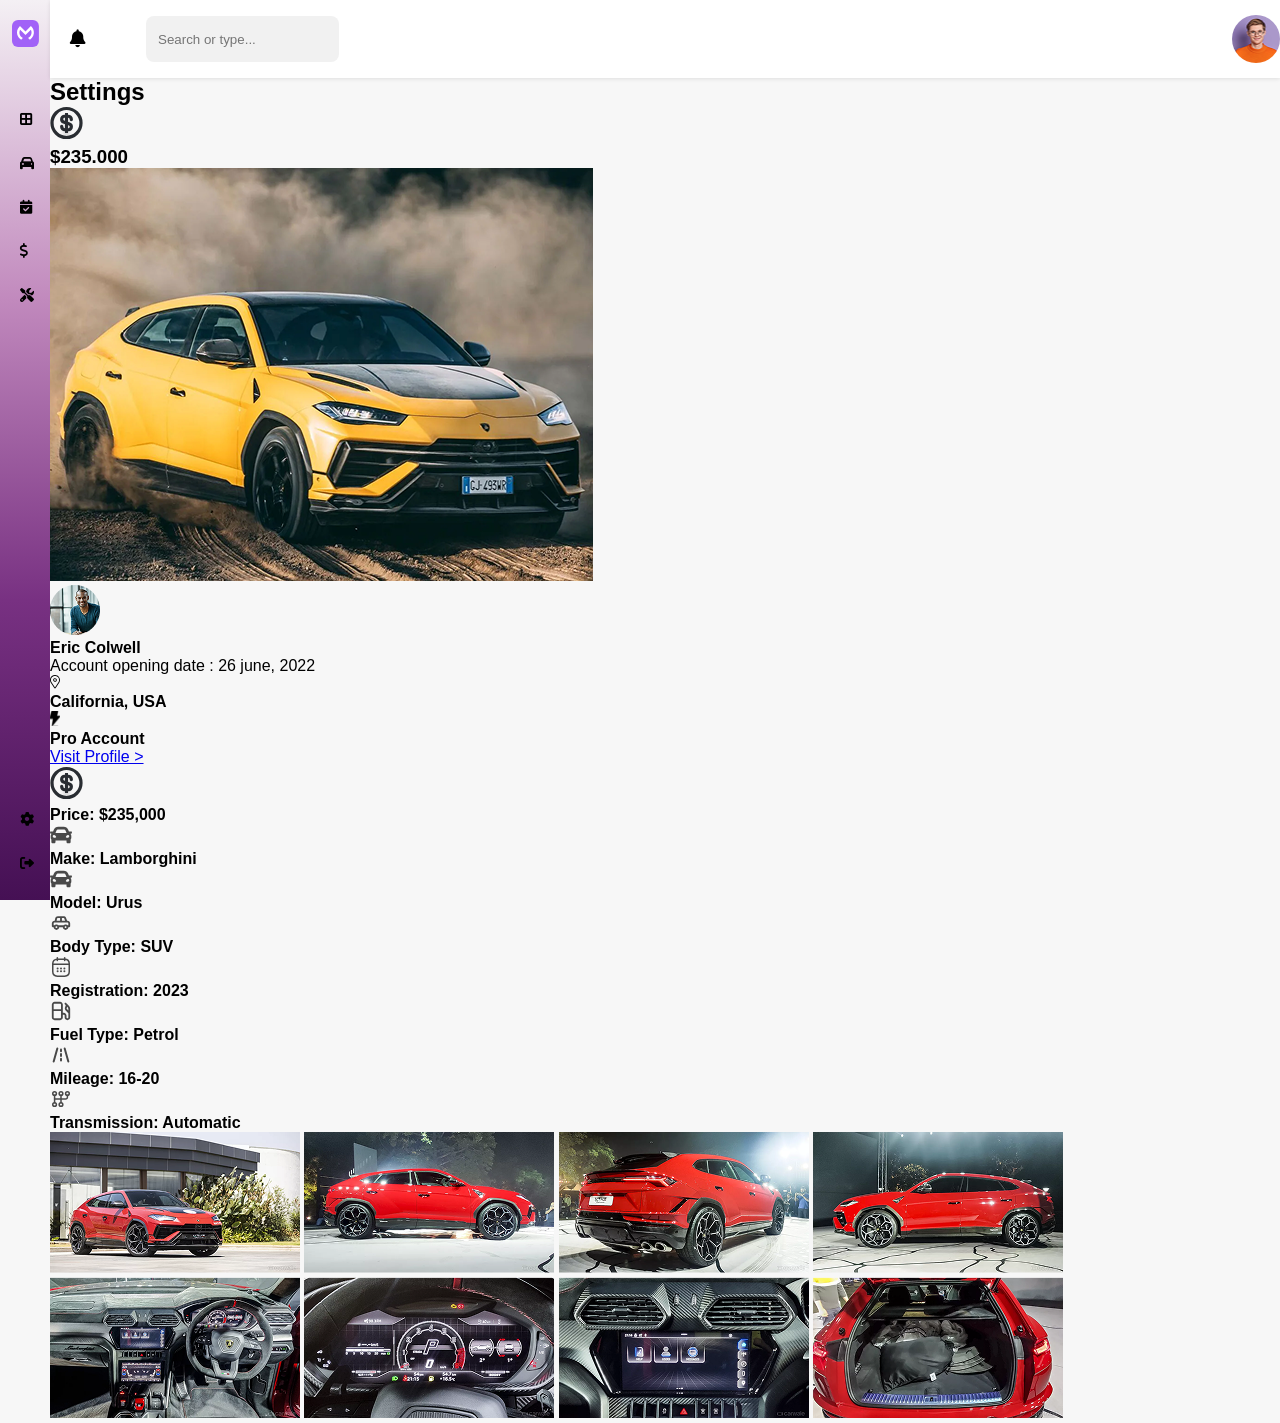
==== SRC/assets.html @ 7fe5aaec ":construction: Se realiza la estructura de la pagina assets." ====
<!DOCTYPE html>
<html lang="en">

<head>
    <meta charset="UTF-8" />
    <meta name="viewport" content="width=device-width, initial-scale=1.0" />
    <title>Assets</title>
    <link rel="stylesheet" href="../CSS/assets.css">
    <link rel="stylesheet" href="https://cdnjs.cloudflare.com/ajax/libs/font-awesome/6.4.0/css/all.min.css">

</head>

<body>
    <div class="layout">
        <aside class="sidebar">
            <div onclick="location.href='main.html'" class="logo">
                <img src="/img/siderbar/logo.svg" alt="Logo">
                <span>caradver</span>
            </div>

            <div class="menu">
                <button onclick="location.href='main.html'"><i class="fas fa-border-all"></i>
                    <span>Dashboard</span></button>
                <button onclick="location.href='#'"><i class="fas fa-car"></i> <span>Assets</span></button>
                <button onclick="location.href='#'"><i class="fas fa-calendar-check"></i> <span>Booking</span></button>
                <button onclick="location.href='#'"><i class="fas fa-dollar-sign"></i> <span>Sell Cars</span></button>
                <button onclick="location.href='#'"><i class="fas fa-tools"></i> <span>Services</span></button>
            </div>

            <div class="footer">
                <button onclick="location.href='#'"><i class="fas fa-cog"></i> <span>Settings</span></button>
                <button onclick="location.href='sign in.html'"><i class="fas fa-sign-out-alt"></i> <span>Log
                        out</span></button>
            </div>
        </aside>

        <div class="main-content">
            <header class="topbar">
                <div class="topbar-container">
                    <div class="topbar-left">
                        <i class="fas fa-bell notification"></i>
                        <div class="search-bar">
                            <input type="text" placeholder="Search or type..." />
                        </div>
                    </div>
                    <button class="profile-btn" onclick="location.href='#perfil'"></button>
                </div>
            </header>
            <section class="assets-content">
                <div class="content">
                    <div class="options-top">
                        <h1>Settings</h1>
                        <img src="../img/assets/🦆 icon _dollar circle_.svg" alt="Money">
                        <h3>$235.000</h3>
                    </div>
                    <div class="information-car">
                        <div class="image-car">
                            <img src="../img/assets/carro-amarillo.png" alt="car1">
                        </div>
                        <div class="card">
                            <div class="information-user">
                                <div class="user">
                                    <img src="../img/assets/user.png" alt="Vendedor">
                                    <h4>Eric Colwell</h4>
                                    <p>Account opening date : 26 june, 2022</p>
                                </div>
                                <div class="user2">
                                    <div class="input-block">
                                        <img src="../img/assets/🦆 icon _location pin_.svg" alt="icon" class="icon">
                                        <h4>California, USA</h4>
                                    </div>
                                    <div class="input-block">
                                        <img src="../img/assets/flash-filled 1.svg" alt="icon" class="icon">
                                        <h4>Pro Account</h4>
                                    </div>
                                    <a href="#">Visit Profile ></a>
                                </div>
                            </div>
                            <div class="information-car">
                                <div class="input-block1">
                                    <img src="../img/assets/🦆 icon _dollar circle_.svg" alt="icon" class="icon">
                                    <h4>Price: $235,000</h4>
                                    <img src="../img/assets/car 1.svg" alt="icon" class="icon">
                                    <h4>Make: Lamborghini</h4>
                                    <img src="../img/assets/car 1.svg" alt="icon" class="icon">
                                    <h4>Model: Urus</h4>
                                    <img src="../img/assets/car-sideview 1.svg" alt="icon" class="icon">
                                    <h4>Body Type: SUV</h4>
                                </div>
                                <div class="input-block2">
                                    <img src="../img/assets/calendar 1.svg" alt="icon" class="icon">
                                    <h4>Registration: 2023</h4>
                                    <img src="../img/assets/gasolina.svg" alt="icon" class="icon">
                                    <h4>Fuel Type: Petrol</h4>
                                    <img src="../img/assets/carrera.svg" alt="icon" class="icon">
                                    <h4>Mileage: 16-20</h4>
                                    <img src="../img/assets/ramas.svg" alt="icon" class="icon">
                                    <h4>Transmission: Automatic</h4>
                                </div>
                            </div>

                        </div>
                    </div>
                    <div class="card-imagens">
                        <img src="../img/assets/car1.png" alt="carro lado 1" class="img-car">
                        <img src="../img/assets/car2.png" alt="carro lado 2" class="img-car">
                        <img src="../img/assets/car3.png" alt="carro lado 3" class="img-car">
                        <img src="../img/assets/car4.png" alt="carro lado 4" class="img-car">
                        <img src="../img/assets/car5.png" alt="carro lado 5" class="img-car">
                        <img src="../img/assets/car6.png" alt="carro lado 6" class="img-car">
                        <img src="../img/assets/car7.png" alt="carro lado 7" class="img-car">
                        <img src="../img/assets/car8.png" alt="carro lado 8" class="img-car">
                    </div>
                </div>
            </section>
        </div>


    </div>


</body>

</html>
---- CSS/assets.css ----
:root {
    --sidebar-collapsed: 50px;
    --sidebar-expanded: 248px;
    --button-height: 34px;
    --sidebar-padding-top: 35px;
    --sidebar-footer-gap: 579px;
    --sidebar-footer-spacing: 24px;
    --sidebar-content-width: 174px;
    --topbar-height: 78px;
    --topbar-container-width: 1029.2px;
    --card-width: 318px;
    --card-height: 236px;
  }
  
  * {
    margin: 0;
    padding: 0;
    box-sizing: border-box;
  }
  
  body {
    font-family: sans-serif;
    background: #f7f7f7;
    width: auto;
    height: auto;
  }
  
  .layout {
    display: flex;
  }
  
  .sidebar {
    position: fixed;
    left: 0;
    top: 0;
    height: 100vh;
    width: var(--sidebar-collapsed);
    background: linear-gradient(to bottom, #f4f0f4, #c189bd, #783182, #451054);
    overflow: hidden;
    transition: width 0.3s ease;
    display: flex;
    flex-direction: column;
    align-items: center;
    z-index: 10;
  }
  
  .sidebar:hover {
    width: var(--sidebar-expanded);
  }
  
  .sidebar .logo {
    display: flex;
    align-items: center;
    padding: 20px;
    width: 100%;
  }
  
  .sidebar .logo img {
    width: 30px;
  }
  
  .sidebar .logo span {
    margin-left: 10px;
    font-weight: bold;
  }
  .sidebar:not(:hover) .logo {
    justify-content: center;
  }
  
  .sidebar:hover .logo {
    justify-content: flex-start;
  }
  .sidebar button {
    height: var(--button-height);
    display: flex;
    align-items: center;
    gap: 10px;
    border: none;
    background: transparent;
    font-size: 14px;
    cursor: pointer;
    padding-left: 10px;
    transition: box-shadow 0.2s;
  }
  
  .sidebar button:hover {
    box-shadow: 0 2px 6px rgba(0, 0, 0, 0.1);
  }
  .sidebar:hover ~ .main-content {
    margin-left: var(--sidebar-expanded);
    width: calc(100% - var(--sidebar-expanded));
  }
  
  .sidebar button {
    white-space: nowrap;
    overflow: hidden;
    margin-left: 10px;
    text-overflow: ellipsis;
    transition: all 0.3s ease;
    justify-content: flex-start;
  }
  
  .sidebar {
    width: var(--sidebar-collapsed);
  }
  
  .sidebar .logo span,
  .sidebar button span {
    display: none;
  }
  
  .sidebar:hover .logo span,
  .sidebar:hover button span {
    display: inline;
  }
  
  .menu,
  .footer {
    width: var(--sidebar-content-width);
    display: flex;
    flex-direction: column;
    gap: 10px;
    margin-left: auto;
    margin-right: auto;
  }
  
  .menu {
    margin-top: var(--sidebar-padding-top);
  }
  
  .footer {
    margin-top: auto;
    margin-bottom: 20px;
  }
  
  .main-content {
    margin-left: var(--sidebar-collapsed);
    width: calc(100% - var(--sidebar-collapsed));
    transition: margin-left 0.3s ease;
  }
  
  header.topbar {
    height: var(--topbar-height);
    background: white;
    display: flex;
    align-items: center;
    justify-content: space-between;
    box-shadow: 0 1px 4px rgba(0, 0, 0, 0.1);
    position: sticky;
    top: 0;
    z-index: 100;
  }
  
  .topbar-container {
    width: var(--topbar-container-width); /* 1029.2px */
    display: flex;
    flex: 1;
    justify-content: space-between;
    align-items: center;
  }
  
  .topbar-left {
    display: flex;
    align-items: center;
    gap: 16px;
    margin-left: 20px;
  }
  @media (max-width: 768px) {
    .topbar-container {
      flex-direction: row;
      align-items: center;
    }
  
    .topbar-left {
      flex-direction: row;
      align-items: center;
      gap: 8px;
    }
  
    .profile-btn {
      align-self: flex-end;
      margin-top: 10px;
    }
  }
  
  .topbar-left .notification {
    font-size: 18px;
  }
  
  .search-bar {
    width: 100%;
    max-width: 358px;
    height: 46px;
    border-radius: 8px;
    background: #f1f1f1;
    display: flex;
    align-items: center;
    padding: 0 12px;
    margin-left: 44px;
  }
  
  .search-bar input {
    border: none;
    outline: none;
    background: transparent;
    width: 100%;
  }
  
  .profile-btn {
    width: 48px;
    height: 48px;
    border-radius: 50%;
    background: url("/img/top/profile.png") center/cover;
    border: none;
    cursor: pointer;
  }
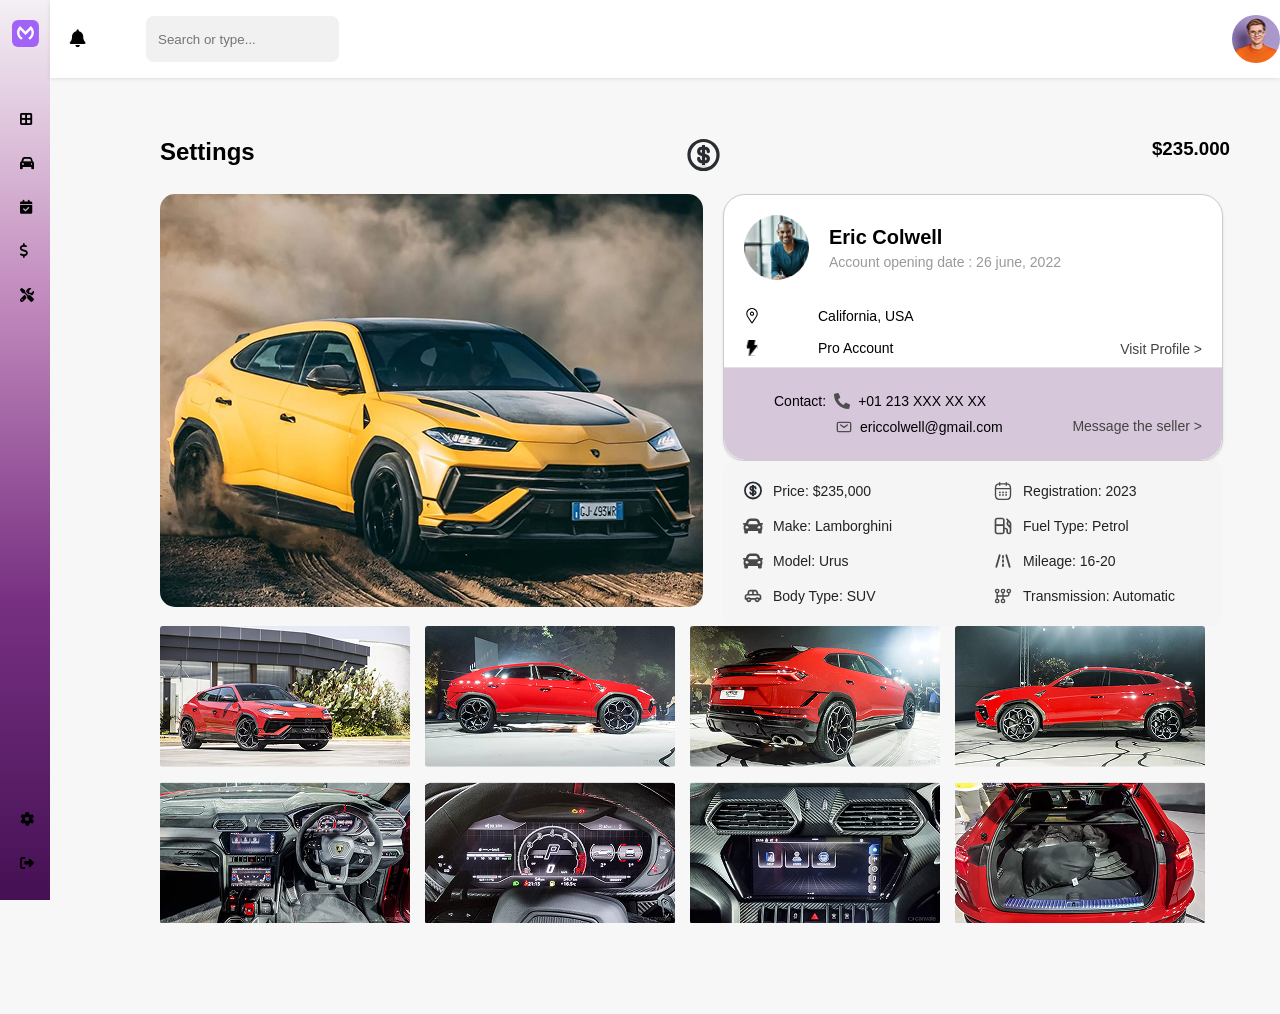
==== commit 459a0cc9: ":sparkles: Se agrega diseño de pagina y se modifica html" ====
--- a/SRC/assets.html
+++ b/SRC/assets.html
@@ -55,49 +55,85 @@
                     </div>
                     <div class="information-car">
                         <div class="image-car">
-                            <img src="../img/assets/carro-amarillo.png" alt="car1">
+                            <img src="../img/assets/carro-amarillo.png" alt="car1" class="car1">
                         </div>
                         <div class="card">
                             <div class="information-user">
                                 <div class="user">
                                     <img src="../img/assets/user.png" alt="Vendedor">
-                                    <h4>Eric Colwell</h4>
-                                    <p>Account opening date : 26 june, 2022</p>
+                                    <div class="text-user">
+                                        <h4>Eric Colwell</h4>
+                                        <p>Account opening date : 26 june, 2022</p>
+                                    </div>
                                 </div>
                                 <div class="user2">
-                                    <div class="input-block">
-                                        <img src="../img/assets/🦆 icon _location pin_.svg" alt="icon" class="icon">
-                                        <h4>California, USA</h4>
-                                    </div>
-                                    <div class="input-block">
-                                        <img src="../img/assets/flash-filled 1.svg" alt="icon" class="icon">
-                                        <h4>Pro Account</h4>
+                                    <div class="user2-left">
+                                        <div class="input-block">
+                                            <img src="../img/assets/🦆 icon _location pin_.svg" alt="icon" class="icon">
+                                            <h4>California, USA</h4>
+                                        </div>
+                                        <div class="input-block">
+                                            <img src="../img/assets/flash-filled 1.svg" alt="icon" class="icon">
+                                            <h4>Pro Account</h4>
+                                        </div>
                                     </div>
                                     <a href="#">Visit Profile ></a>
                                 </div>
-                            </div>
-                            <div class="information-car">
-                                <div class="input-block1">
-                                    <img src="../img/assets/🦆 icon _dollar circle_.svg" alt="icon" class="icon">
-                                    <h4>Price: $235,000</h4>
-                                    <img src="../img/assets/car 1.svg" alt="icon" class="icon">
-                                    <h4>Make: Lamborghini</h4>
-                                    <img src="../img/assets/car 1.svg" alt="icon" class="icon">
-                                    <h4>Model: Urus</h4>
-                                    <img src="../img/assets/car-sideview 1.svg" alt="icon" class="icon">
-                                    <h4>Body Type: SUV</h4>
-                                </div>
-                                <div class="input-block2">
-                                    <img src="../img/assets/calendar 1.svg" alt="icon" class="icon">
-                                    <h4>Registration: 2023</h4>
-                                    <img src="../img/assets/gasolina.svg" alt="icon" class="icon">
-                                    <h4>Fuel Type: Petrol</h4>
-                                    <img src="../img/assets/carrera.svg" alt="icon" class="icon">
-                                    <h4>Mileage: 16-20</h4>
-                                    <img src="../img/assets/ramas.svg" alt="icon" class="icon">
-                                    <h4>Transmission: Automatic</h4>
+                                <div class="contact-user">
+                                    <div class="contact2-left">
+                                        <div class="input-block">
+                                            <h4>Contact:</h4>
+                                            <img src="../img/assets/alternate-phone 1.svg" alt="icon" class="icon">
+                                            <h4>+01 213 XXX XX XX</h4>
+                                        </div>
+                                        <div class="input-block2">
+                                            <img src="../img/assets/mail 1.svg" alt="icon" class="icon">
+                                            <h4>ericcolwell@gmail.com</h4>
+                                        </div>
+                                    </div>
+                                    <a href="#">Message the seller ></a>
                                 </div>
                             </div>
+                            <div class="information-car1">
+                                <div class="column">
+                                    <div class="info-item">
+                                        <img src="../img/assets/🦆 icon _dollar circle_.svg" alt="icon" class="icon">
+                                        <h4>Price: $235,000</h4>
+                                    </div>
+                                    <div class="info-item">
+                                        <img src="../img/assets/car 1.svg" alt="icon" class="icon">
+                                        <h4>Make: Lamborghini</h4>
+                                    </div>
+                                    <div class="info-item">
+                                        <img src="../img/assets/car 1.svg" alt="icon" class="icon">
+                                        <h4>Model: Urus</h4>
+                                    </div>
+                                    <div class="info-item">
+                                        <img src="../img/assets/car-sideview 1.svg" alt="icon" class="icon">
+                                        <h4>Body Type: SUV</h4>
+                                    </div>
+                                </div>
+
+                                <div class="column">
+                                    <div class="info-item">
+                                        <img src="../img/assets/calendar 1.svg" alt="icon" class="icon">
+                                        <h4>Registration: 2023</h4>
+                                    </div>
+                                    <div class="info-item">
+                                        <img src="../img/assets/gasolina.svg" alt="icon" class="icon">
+                                        <h4>Fuel Type: Petrol</h4>
+                                    </div>
+                                    <div class="info-item">
+                                        <img src="../img/assets/carrera.svg" alt="icon" class="icon">
+                                        <h4>Mileage: 16-20</h4>
+                                    </div>
+                                    <div class="info-item">
+                                        <img src="../img/assets/ramas.svg" alt="icon" class="icon">
+                                        <h4>Transmission: Automatic</h4>
+                                    </div>
+                                </div>
+                            </div>
+
 
                         </div>
                     </div>
--- a/CSS/assets.css
+++ b/CSS/assets.css
@@ -1,217 +1,435 @@
 :root {
-    --sidebar-collapsed: 50px;
-    --sidebar-expanded: 248px;
-    --button-height: 34px;
-    --sidebar-padding-top: 35px;
-    --sidebar-footer-gap: 579px;
-    --sidebar-footer-spacing: 24px;
-    --sidebar-content-width: 174px;
-    --topbar-height: 78px;
-    --topbar-container-width: 1029.2px;
-    --card-width: 318px;
-    --card-height: 236px;
-  }
-  
-  * {
-    margin: 0;
-    padding: 0;
-    box-sizing: border-box;
-  }
-  
-  body {
-    font-family: sans-serif;
-    background: #f7f7f7;
-    width: auto;
-    height: auto;
-  }
-  
-  .layout {
-    display: flex;
-  }
-  
-  .sidebar {
-    position: fixed;
-    left: 0;
-    top: 0;
-    height: 100vh;
-    width: var(--sidebar-collapsed);
-    background: linear-gradient(to bottom, #f4f0f4, #c189bd, #783182, #451054);
-    overflow: hidden;
-    transition: width 0.3s ease;
-    display: flex;
-    flex-direction: column;
-    align-items: center;
-    z-index: 10;
-  }
-  
-  .sidebar:hover {
-    width: var(--sidebar-expanded);
-  }
-  
-  .sidebar .logo {
-    display: flex;
-    align-items: center;
-    padding: 20px;
-    width: 100%;
-  }
-  
-  .sidebar .logo img {
-    width: 30px;
-  }
-  
-  .sidebar .logo span {
-    margin-left: 10px;
-    font-weight: bold;
-  }
-  .sidebar:not(:hover) .logo {
-    justify-content: center;
-  }
-  
-  .sidebar:hover .logo {
-    justify-content: flex-start;
-  }
-  .sidebar button {
-    height: var(--button-height);
-    display: flex;
-    align-items: center;
-    gap: 10px;
-    border: none;
-    background: transparent;
-    font-size: 14px;
-    cursor: pointer;
-    padding-left: 10px;
-    transition: box-shadow 0.2s;
-  }
-  
-  .sidebar button:hover {
-    box-shadow: 0 2px 6px rgba(0, 0, 0, 0.1);
-  }
-  .sidebar:hover ~ .main-content {
-    margin-left: var(--sidebar-expanded);
-    width: calc(100% - var(--sidebar-expanded));
-  }
-  
-  .sidebar button {
-    white-space: nowrap;
-    overflow: hidden;
-    margin-left: 10px;
-    text-overflow: ellipsis;
-    transition: all 0.3s ease;
-    justify-content: flex-start;
-  }
-  
-  .sidebar {
-    width: var(--sidebar-collapsed);
-  }
-  
-  .sidebar .logo span,
-  .sidebar button span {
-    display: none;
-  }
-  
-  .sidebar:hover .logo span,
-  .sidebar:hover button span {
-    display: inline;
-  }
-  
-  .menu,
-  .footer {
-    width: var(--sidebar-content-width);
-    display: flex;
-    flex-direction: column;
-    gap: 10px;
-    margin-left: auto;
-    margin-right: auto;
-  }
-  
-  .menu {
-    margin-top: var(--sidebar-padding-top);
-  }
-  
-  .footer {
-    margin-top: auto;
-    margin-bottom: 20px;
-  }
-  
-  .main-content {
-    margin-left: var(--sidebar-collapsed);
-    width: calc(100% - var(--sidebar-collapsed));
-    transition: margin-left 0.3s ease;
-  }
-  
-  header.topbar {
-    height: var(--topbar-height);
-    background: white;
-    display: flex;
-    align-items: center;
-    justify-content: space-between;
-    box-shadow: 0 1px 4px rgba(0, 0, 0, 0.1);
-    position: sticky;
-    top: 0;
-    z-index: 100;
-  }
-  
+  --sidebar-collapsed: 50px;
+  --sidebar-expanded: 248px;
+  --button-height: 34px;
+  --sidebar-padding-top: 35px;
+  --sidebar-footer-gap: 579px;
+  --sidebar-footer-spacing: 24px;
+  --sidebar-content-width: 174px;
+  --topbar-height: 78px;
+  --topbar-container-width: 1029.2px;
+  --card-width: 318px;
+  --card-height: 236px;
+}
+
+* {
+  margin: 0;
+  padding: 0;
+  box-sizing: border-box;
+}
+
+body {
+  font-family: sans-serif;
+  background: #f7f7f7;
+  width: auto;
+  height: auto;
+}
+
+.layout {
+  display: flex;
+}
+
+.sidebar {
+  position: fixed;
+  left: 0;
+  top: 0;
+  height: 100vh;
+  width: var(--sidebar-collapsed);
+  background: linear-gradient(to bottom, #f4f0f4, #c189bd, #783182, #451054);
+  overflow: hidden;
+  transition: width 0.3s ease;
+  display: flex;
+  flex-direction: column;
+  align-items: center;
+  z-index: 10;
+}
+
+.sidebar:hover {
+  width: var(--sidebar-expanded);
+}
+
+.sidebar .logo {
+  display: flex;
+  align-items: center;
+  padding: 20px;
+  width: 100%;
+}
+
+.sidebar .logo img {
+  width: 30px;
+}
+
+.sidebar .logo span {
+  margin-left: 10px;
+  font-weight: bold;
+}
+
+.sidebar:not(:hover) .logo {
+  justify-content: center;
+}
+
+.sidebar:hover .logo {
+  justify-content: flex-start;
+}
+
+.sidebar button {
+  height: var(--button-height);
+  display: flex;
+  align-items: center;
+  gap: 10px;
+  border: none;
+  background: transparent;
+  font-size: 14px;
+  cursor: pointer;
+  padding-left: 10px;
+  transition: box-shadow 0.2s;
+}
+
+.sidebar button:hover {
+  box-shadow: 0 2px 6px rgba(0, 0, 0, 0.1);
+}
+
+.sidebar:hover~.main-content {
+  margin-left: var(--sidebar-expanded);
+  width: calc(100% - var(--sidebar-expanded));
+}
+
+.sidebar button {
+  white-space: nowrap;
+  overflow: hidden;
+  margin-left: 10px;
+  text-overflow: ellipsis;
+  transition: all 0.3s ease;
+  justify-content: flex-start;
+}
+
+.sidebar {
+  width: var(--sidebar-collapsed);
+}
+
+.sidebar .logo span,
+.sidebar button span {
+  display: none;
+}
+
+.sidebar:hover .logo span,
+.sidebar:hover button span {
+  display: inline;
+}
+
+.menu,
+.footer {
+  width: var(--sidebar-content-width);
+  display: flex;
+  flex-direction: column;
+  gap: 10px;
+  margin-left: auto;
+  margin-right: auto;
+}
+
+.menu {
+  margin-top: var(--sidebar-padding-top);
+}
+
+.footer {
+  margin-top: auto;
+  margin-bottom: 20px;
+}
+
+.main-content {
+  margin-left: var(--sidebar-collapsed);
+  width: calc(100% - var(--sidebar-collapsed));
+  transition: margin-left 0.3s ease;
+}
+
+header.topbar {
+  height: var(--topbar-height);
+  background: white;
+  display: flex;
+  align-items: center;
+  justify-content: space-between;
+  box-shadow: 0 1px 4px rgba(0, 0, 0, 0.1);
+  position: sticky;
+  top: 0;
+  z-index: 100;
+}
+
+.topbar-container {
+  width: var(--topbar-container-width);
+  /* 1029.2px */
+  display: flex;
+  flex: 1;
+  justify-content: space-between;
+  align-items: center;
+}
+
+.topbar-left {
+  display: flex;
+  align-items: center;
+  gap: 16px;
+  margin-left: 20px;
+}
+
+@media (max-width: 768px) {
   .topbar-container {
-    width: var(--topbar-container-width); /* 1029.2px */
-    display: flex;
-    flex: 1;
-    justify-content: space-between;
+    flex-direction: row;
     align-items: center;
   }
-  
+
   .topbar-left {
-    display: flex;
+    flex-direction: row;
     align-items: center;
-    gap: 16px;
-    margin-left: 20px;
+    gap: 8px;
   }
-  @media (max-width: 768px) {
-    .topbar-container {
-      flex-direction: row;
-      align-items: center;
-    }
-  
-    .topbar-left {
-      flex-direction: row;
-      align-items: center;
-      gap: 8px;
-    }
-  
-    .profile-btn {
-      align-self: flex-end;
-      margin-top: 10px;
-    }
+
+  .profile-btn {
+    align-self: flex-end;
+    margin-top: 10px;
   }
-  
-  .topbar-left .notification {
-    font-size: 18px;
-  }
-  
-  .search-bar {
-    width: 100%;
-    max-width: 358px;
-    height: 46px;
-    border-radius: 8px;
-    background: #f1f1f1;
-    display: flex;
-    align-items: center;
-    padding: 0 12px;
-    margin-left: 44px;
-  }
-  
-  .search-bar input {
-    border: none;
-    outline: none;
-    background: transparent;
-    width: 100%;
-  }
-  
-  .profile-btn {
-    width: 48px;
-    height: 48px;
-    border-radius: 50%;
-    background: url("/img/top/profile.png") center/cover;
-    border: none;
-    cursor: pointer;
-  }
-  +}
+
+.topbar-left .notification {
+  font-size: 18px;
+}
+
+.search-bar {
+  width: 100%;
+  max-width: 358px;
+  height: 46px;
+  border-radius: 8px;
+  background: #f1f1f1;
+  display: flex;
+  align-items: center;
+  padding: 0 12px;
+  margin-left: 44px;
+}
+
+.search-bar input {
+  border: none;
+  outline: none;
+  background: transparent;
+  width: 100%;
+}
+
+.profile-btn {
+  width: 48px;
+  height: 48px;
+  border-radius: 50%;
+  background: url("/img/top/profile.png") center/cover;
+  border: none;
+  cursor: pointer;
+}
+
+/*Contenido pagina*/
+
+.assets-content {
+  margin: 50px 100px;
+  color: black;
+  padding-bottom: 20px;
+}
+
+.options-top {
+  display: flex;
+  flex-direction: row;
+  justify-content: space-between;
+  margin-bottom: 20px;
+  margin-right: -60px;
+}
+
+.content {
+  margin-bottom: 10px;
+  padding: 10px;
+}
+
+.information-car {
+  display: flex;
+  flex-direction: row;
+  gap: 20px;
+}
+
+.car1 {
+  border-radius: 15px;
+}
+.information-user {
+  border-radius: 22px;
+  border: 1px solid #ccc;
+  width: 500px;
+  font-family: Helvetica, sans-serif;
+  overflow: hidden;
+  background-color: white;
+  box-shadow: 0 1px 3px rgba(0, 0, 0, 0.1);
+}
+
+.user {
+  display: flex;
+  flex-direction: row;
+  gap: 20px;
+  align-items: center;
+  padding: 20px;
+}
+
+.user img {
+  width: 65px;
+  height: 65px;
+  border-radius: 50%;
+  object-fit: cover;
+}
+
+.text-user h4 {
+  font-size: 20px;
+  font-weight: 600;
+  margin: 0;
+}
+
+.text-user p {
+  font-size: 14px;
+  color: #999;
+  margin: 5px 0 0 0;
+}
+
+.user2 {
+  display: flex;
+  flex-direction: column;
+  align-items: flex-start;
+  padding: 0 20px 10px 20px;
+  border-bottom: 1px solid #e0e0e0;
+  flex-wrap: wrap;
+
+}
+
+.user2 .input-block {
+  display: flex;
+  align-items: center;
+  gap: 58px;
+  margin-top: 8px;
+}
+
+.user2 .icon {
+  width: 16px;
+  height: 16px;
+}
+
+.user2 h4 {
+  font-size: 14px;
+  font-weight: 500;
+  margin: 0;
+  font-family: Helvetica, sans-serif;
+}
+
+.user2-left,
+.contact2-left {
+  display: flex;
+  flex-direction: column;
+  gap: 8px;
+}
+
+.user2 a {
+  font-size: 14px;
+  color: #444;
+  text-decoration: none;
+  margin-left: auto;
+  white-space: nowrap;
+  margin-top: -15px;
+}
+
+.contact-user {
+  display: flex;
+  justify-content: space-between;
+  align-items: flex-start;
+  background-color: #d6c8da;
+  padding: 25px 20px;
+  border-bottom-left-radius: 22px;
+  border-bottom-right-radius: 22px;
+  flex-wrap: wrap;
+}
+
+.contact2-left {
+  display: flex;
+  flex-direction: column;
+  margin-left: 30px;
+  gap: 10px;
+}
+
+.input-block {
+  display: flex;
+  align-items: center;
+  gap: 8px;
+}
+
+.input-block2 {
+  display: flex;
+  justify-content: end;
+  margin-left: 62px;
+  gap: 8px;
+}
+
+.center-block {
+  justify-content: center;
+}
+
+.contact-user .icon {
+  width: 16px;
+  height: 16px;
+}
+
+.contact-user h4 {
+  font-size: 14px;
+  font-weight: 500;
+  margin: 0;
+}
+
+.contact-user a {
+  font-size: 14px;
+  color: #444;
+  text-decoration: none;
+  margin-top: 25px;
+  white-space: nowrap;
+}
+
+.information-car1 {
+  display: flex;
+  justify-content: space-between;
+  background-color: #f5f5f5;
+  padding: 20px;
+  border-radius: 12px;
+  gap: 40px;
+  flex-wrap: wrap;
+}
+
+.column {
+  flex: 1 1 45%;
+  display: flex;
+  flex-direction: column;
+  gap: 15px;
+}
+
+.info-item {
+  display: flex;
+  align-items: center;
+  gap: 10px;
+}
+
+.icon {
+  width: 20px;
+  height: 20px;
+}
+
+.column h4 {
+  font-family: 'Gill Sans', 'Gill Sans MT', Calibri, 'Trebuchet MS', sans-serif;
+  font-size: 14px;
+  margin: 0;
+  font-weight: 500;
+  color: #222;
+}
+.card-imagens {
+  display: grid;
+  grid-template-columns: repeat(4, 1fr);
+  grid-template-rows: repeat(2, auto); 
+  gap: 15px;
+  width: 82%;
+
+}
+.card-imagens img {
+  border-radius: 3px;
+  object-fit: cover;
+}
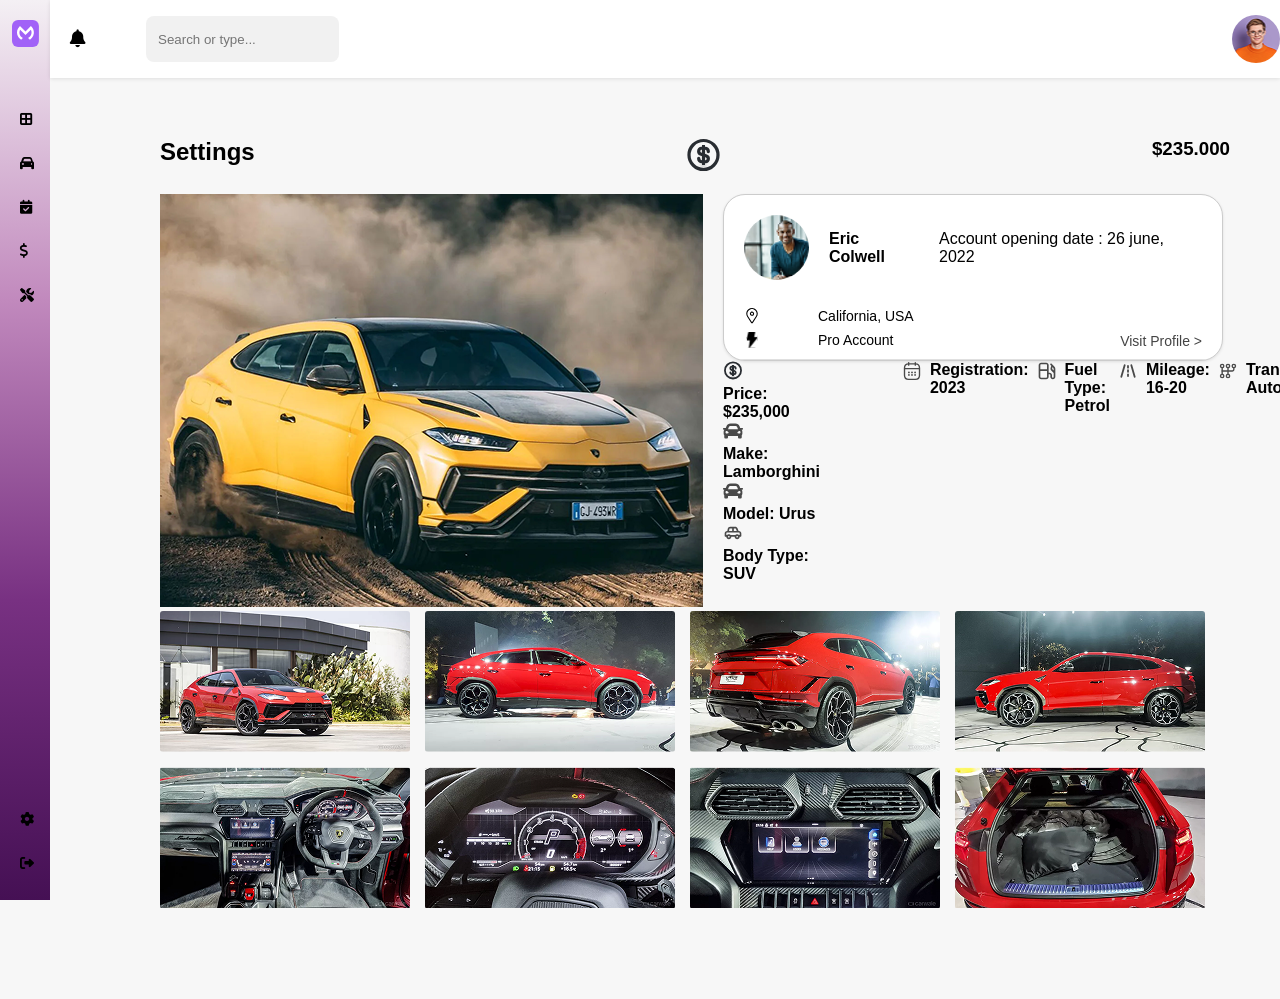
==== commit dc4c15f9: "feat(UI): :sparkles: Se agregan href y otros diseños" ====
--- a/SRC/assets.html
+++ b/SRC/assets.html
@@ -19,12 +19,21 @@
             </div>
 
             <div class="menu">
-                <button onclick="location.href='main.html'"><i class="fas fa-border-all"></i>
-                    <span>Dashboard</span></button>
-                <button onclick="location.href='#'"><i class="fas fa-car"></i> <span>Assets</span></button>
-                <button onclick="location.href='#'"><i class="fas fa-calendar-check"></i> <span>Booking</span></button>
-                <button onclick="location.href='#'"><i class="fas fa-dollar-sign"></i> <span>Sell Cars</span></button>
-                <button onclick="location.href='#'"><i class="fas fa-tools"></i> <span>Services</span></button>
+                <button onclick="location.href='main.html'">
+                    <i class="fas fa-border-all"></i> <span>Dashboard</span>
+                </button>
+                <button onclick="location.href='assets.html'">
+                    <i class="fas fa-car"></i> <span>Assets</span>
+                </button>
+                <button onclick="location.href='Booking.html'">
+                    <i class="fas fa-calendar-check"></i> <span>Booking</span>
+                </button>
+                <button onclick="location.href='sellcars.html'">
+                    <i class="fas fa-dollar-sign"></i> <span>Sell Cars</span>
+                </button>
+                <button onclick="location.href='service.html'">
+                    <i class="fas fa-tools"></i> <span>Services</span>
+                </button>
             </div>
 
             <div class="footer">
@@ -55,85 +64,49 @@
                     </div>
                     <div class="information-car">
                         <div class="image-car">
-                            <img src="../img/assets/carro-amarillo.png" alt="car1" class="car1">
+                            <img src="../img/assets/carro-amarillo.png" alt="car1">
                         </div>
                         <div class="card">
                             <div class="information-user">
                                 <div class="user">
                                     <img src="../img/assets/user.png" alt="Vendedor">
-                                    <div class="text-user">
-                                        <h4>Eric Colwell</h4>
-                                        <p>Account opening date : 26 june, 2022</p>
-                                    </div>
+                                    <h4>Eric Colwell</h4>
+                                    <p>Account opening date : 26 june, 2022</p>
                                 </div>
                                 <div class="user2">
-                                    <div class="user2-left">
-                                        <div class="input-block">
-                                            <img src="../img/assets/🦆 icon _location pin_.svg" alt="icon" class="icon">
-                                            <h4>California, USA</h4>
-                                        </div>
-                                        <div class="input-block">
-                                            <img src="../img/assets/flash-filled 1.svg" alt="icon" class="icon">
-                                            <h4>Pro Account</h4>
-                                        </div>
+                                    <div class="input-block">
+                                        <img src="../img/assets/🦆 icon _location pin_.svg" alt="icon" class="icon">
+                                        <h4>California, USA</h4>
+                                    </div>
+                                    <div class="input-block">
+                                        <img src="../img/assets/flash-filled 1.svg" alt="icon" class="icon">
+                                        <h4>Pro Account</h4>
                                     </div>
                                     <a href="#">Visit Profile ></a>
                                 </div>
-                                <div class="contact-user">
-                                    <div class="contact2-left">
-                                        <div class="input-block">
-                                            <h4>Contact:</h4>
-                                            <img src="../img/assets/alternate-phone 1.svg" alt="icon" class="icon">
-                                            <h4>+01 213 XXX XX XX</h4>
-                                        </div>
-                                        <div class="input-block2">
-                                            <img src="../img/assets/mail 1.svg" alt="icon" class="icon">
-                                            <h4>ericcolwell@gmail.com</h4>
-                                        </div>
-                                    </div>
-                                    <a href="#">Message the seller ></a>
+                            </div>
+                            <div class="information-car">
+                                <div class="input-block1">
+                                    <img src="../img/assets/🦆 icon _dollar circle_.svg" alt="icon" class="icon">
+                                    <h4>Price: $235,000</h4>
+                                    <img src="../img/assets/car 1.svg" alt="icon" class="icon">
+                                    <h4>Make: Lamborghini</h4>
+                                    <img src="../img/assets/car 1.svg" alt="icon" class="icon">
+                                    <h4>Model: Urus</h4>
+                                    <img src="../img/assets/car-sideview 1.svg" alt="icon" class="icon">
+                                    <h4>Body Type: SUV</h4>
+                                </div>
+                                <div class="input-block2">
+                                    <img src="../img/assets/calendar 1.svg" alt="icon" class="icon">
+                                    <h4>Registration: 2023</h4>
+                                    <img src="../img/assets/gasolina.svg" alt="icon" class="icon">
+                                    <h4>Fuel Type: Petrol</h4>
+                                    <img src="../img/assets/carrera.svg" alt="icon" class="icon">
+                                    <h4>Mileage: 16-20</h4>
+                                    <img src="../img/assets/ramas.svg" alt="icon" class="icon">
+                                    <h4>Transmission: Automatic</h4>
                                 </div>
                             </div>
-                            <div class="information-car1">
-                                <div class="column">
-                                    <div class="info-item">
-                                        <img src="../img/assets/🦆 icon _dollar circle_.svg" alt="icon" class="icon">
-                                        <h4>Price: $235,000</h4>
-                                    </div>
-                                    <div class="info-item">
-                                        <img src="../img/assets/car 1.svg" alt="icon" class="icon">
-                                        <h4>Make: Lamborghini</h4>
-                                    </div>
-                                    <div class="info-item">
-                                        <img src="../img/assets/car 1.svg" alt="icon" class="icon">
-                                        <h4>Model: Urus</h4>
-                                    </div>
-                                    <div class="info-item">
-                                        <img src="../img/assets/car-sideview 1.svg" alt="icon" class="icon">
-                                        <h4>Body Type: SUV</h4>
-                                    </div>
-                                </div>
-
-                                <div class="column">
-                                    <div class="info-item">
-                                        <img src="../img/assets/calendar 1.svg" alt="icon" class="icon">
-                                        <h4>Registration: 2023</h4>
-                                    </div>
-                                    <div class="info-item">
-                                        <img src="../img/assets/gasolina.svg" alt="icon" class="icon">
-                                        <h4>Fuel Type: Petrol</h4>
-                                    </div>
-                                    <div class="info-item">
-                                        <img src="../img/assets/carrera.svg" alt="icon" class="icon">
-                                        <h4>Mileage: 16-20</h4>
-                                    </div>
-                                    <div class="info-item">
-                                        <img src="../img/assets/ramas.svg" alt="icon" class="icon">
-                                        <h4>Transmission: Automatic</h4>
-                                    </div>
-                                </div>
-                            </div>
-
 
                         </div>
                     </div>
--- a/CSS/assets.css
+++ b/CSS/assets.css
@@ -250,6 +250,7 @@
 .car1 {
   border-radius: 15px;
 }
+
 .information-user {
   border-radius: 22px;
   border: 1px solid #ccc;
@@ -421,15 +422,138 @@
   font-weight: 500;
   color: #222;
 }
+
 .card-imagens {
   display: grid;
   grid-template-columns: repeat(4, 1fr);
-  grid-template-rows: repeat(2, auto); 
+  grid-template-rows: repeat(2, auto);
   gap: 15px;
   width: 82%;
 
 }
+
 .card-imagens img {
   border-radius: 3px;
   object-fit: cover;
+}
+
+/* Responsive */
+@media (max-width: 768px) {
+  .assets-content {
+    margin: 30px 20px;
+  }
+
+  .options-top {
+    flex-direction: row;
+    margin-right: 0;
+    gap: 10px;
+  }
+
+  .image-car {
+    width: 100%;
+    height: auto;
+  }
+
+  .car1 {
+    width: 100%;
+    height: auto;
+  }
+
+  .information-car {
+    flex-direction: column;
+  }
+
+  .information-user {
+    width: 100%;
+  }
+
+  .user {
+    flex-direction: column;
+    align-items: flex-start;
+  }
+
+  .user2 .input-block {
+    flex-direction: row;
+    align-items: flex-start;
+    gap: 5px;
+  }
+
+
+  .input-block2 {
+    display: flex;
+    justify-content: end;
+    margin-left: 0px;
+    gap: 8px;
+  }
+
+  .contact-user {
+    flex-direction: column;
+    align-items: flex-start;
+    gap: 1px;
+  }
+
+
+
+  .information-car1 {
+    flex-direction: column;
+    gap: 20px;
+  }
+
+  .column {
+    flex: 1 1 100%;
+  }
+
+  .card-imagens {
+    grid-template-columns: repeat(2, 1fr);
+    width: 100%;
+  }
+}
+
+@media (max-width: 480px) {
+  .assets-content {
+    margin: 20px 10px;
+  }
+
+  .options-top {
+    flex-direction: row;
+    align-items: flex-start;
+  }
+
+  .information-user {
+    padding: 10px;
+  }
+
+  .user img {
+    width: 55px;
+    height: 55px;
+  }
+
+  .text-user h4 {
+    font-size: 18px;
+  }
+
+  .text-user p {
+    font-size: 12px;
+  }
+
+  .user2 .input-block {
+    flex-direction: row;
+    align-items: flex-start;
+  }
+
+  .contact-user {
+    padding: 20px 15px;
+  }
+
+  .card-imagens {
+    display: flex;
+    flex-direction: column;
+    align-items: center;
+    margin: 0;
+    padding: 0;
+}
+.image-car {
+  height: 100%;
+  width: auto;
+}
 }
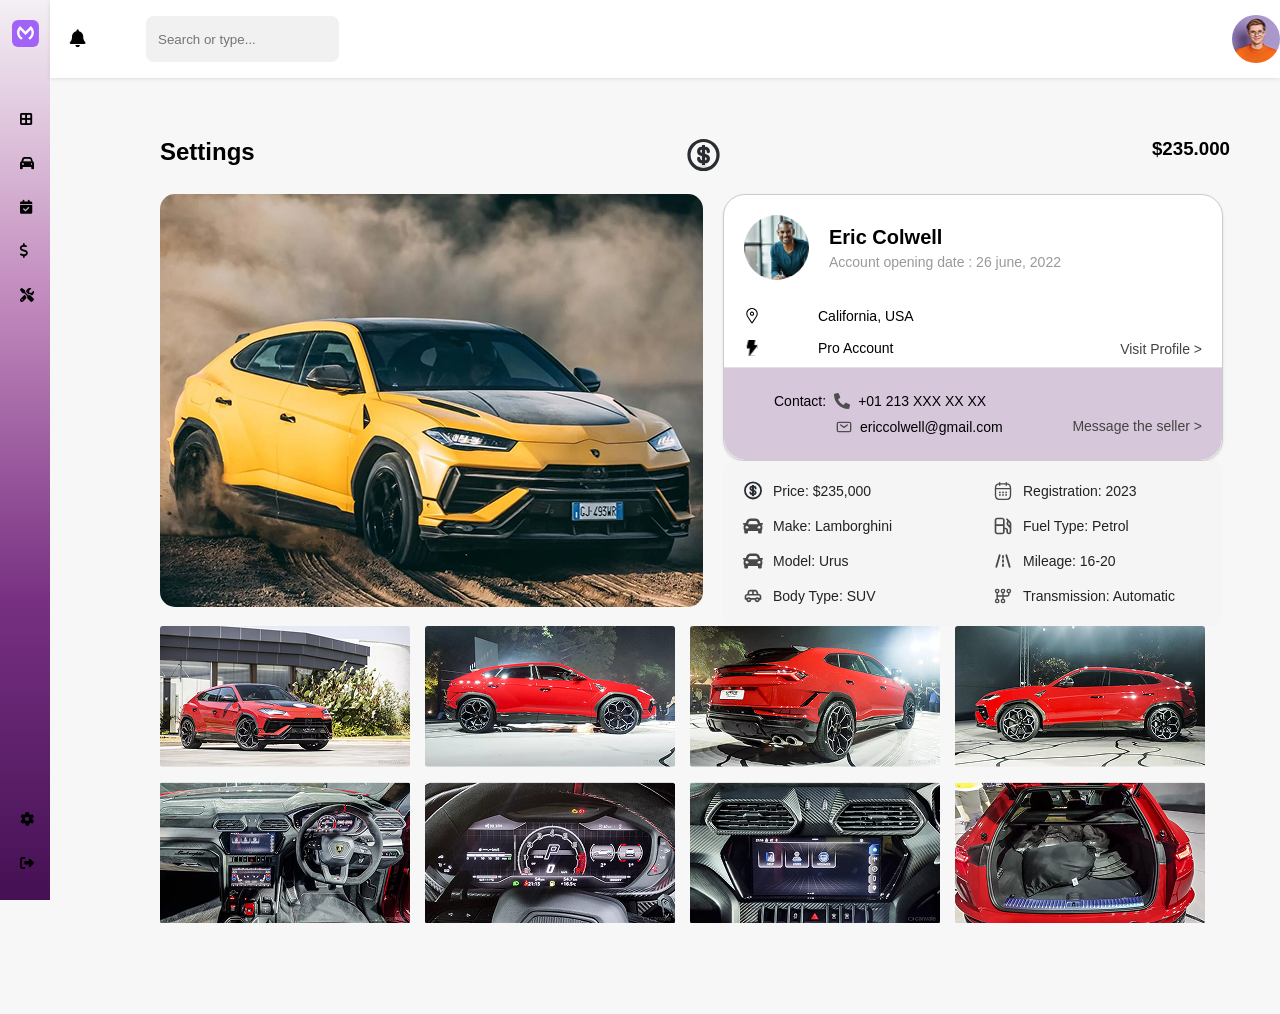
==== commit 499cdad8: "Merge pull request #36 from Tatii22/26-correcciones-finales :art: Se verifican y modifcan href" ====
--- a/SRC/assets.html
+++ b/SRC/assets.html
@@ -16,31 +16,19 @@
             <div onclick="location.href='main.html'" class="logo">
                 <img src="/img/siderbar/logo.svg" alt="Logo">
                 <span>caradver</span>
-            </div>
-
-            <div class="menu">
-                <button onclick="location.href='main.html'">
-                    <i class="fas fa-border-all"></i> <span>Dashboard</span>
-                </button>
-                <button onclick="location.href='assets.html'">
-                    <i class="fas fa-car"></i> <span>Assets</span>
-                </button>
-                <button onclick="location.href='Booking.html'">
-                    <i class="fas fa-calendar-check"></i> <span>Booking</span>
-                </button>
-                <button onclick="location.href='sellcars.html'">
-                    <i class="fas fa-dollar-sign"></i> <span>Sell Cars</span>
-                </button>
-                <button onclick="location.href='service.html'">
-                    <i class="fas fa-tools"></i> <span>Services</span>
-                </button>
-            </div>
-
-            <div class="footer">
-                <button onclick="location.href='#'"><i class="fas fa-cog"></i> <span>Settings</span></button>
-                <button onclick="location.href='sign in.html'"><i class="fas fa-sign-out-alt"></i> <span>Log
-                        out</span></button>
-            </div>
+                </div>
+                <div class="menu">
+                    <button onclick="location.href='main.html'"><i class="fas fa-border-all"></i> <span>Dashboard</span></button>
+                    <button onclick="location.href='assets.html'"><i class="fas fa-car"></i> <span>Assets</span></button>
+                    <button onclick="location.href='Booking.html'"><i class="fas fa-calendar-check"></i> <span>Booking</span></button>
+                    <button onclick="location.href='sell-cars.html'"><i class="fas fa-dollar-sign"></i> <span>Sell Cars</span></button>
+                    <button onclick="location.href='services.html'"><i class="fas fa-tools"></i> <span>Services</span></button>
+                </div>
+                
+                <div class="footer">
+                    <button onclick="location.href='settings.html'"><i class="fas fa-cog"></i> <span>Settings</span></button>
+                    <button onclick="location.href='sign in.html'"><i class="fas fa-sign-out-alt"></i> <span>Log out</span></button>
+                </div>
         </aside>
 
         <div class="main-content">
@@ -64,49 +52,85 @@
                     </div>
                     <div class="information-car">
                         <div class="image-car">
-                            <img src="../img/assets/carro-amarillo.png" alt="car1">
+                            <img src="../img/assets/carro-amarillo.png" alt="car1" class="car1">
                         </div>
                         <div class="card">
                             <div class="information-user">
                                 <div class="user">
                                     <img src="../img/assets/user.png" alt="Vendedor">
-                                    <h4>Eric Colwell</h4>
-                                    <p>Account opening date : 26 june, 2022</p>
+                                    <div class="text-user">
+                                        <h4>Eric Colwell</h4>
+                                        <p>Account opening date : 26 june, 2022</p>
+                                    </div>
                                 </div>
                                 <div class="user2">
-                                    <div class="input-block">
-                                        <img src="../img/assets/🦆 icon _location pin_.svg" alt="icon" class="icon">
-                                        <h4>California, USA</h4>
-                                    </div>
-                                    <div class="input-block">
-                                        <img src="../img/assets/flash-filled 1.svg" alt="icon" class="icon">
-                                        <h4>Pro Account</h4>
+                                    <div class="user2-left">
+                                        <div class="input-block">
+                                            <img src="../img/assets/🦆 icon _location pin_.svg" alt="icon" class="icon">
+                                            <h4>California, USA</h4>
+                                        </div>
+                                        <div class="input-block">
+                                            <img src="../img/assets/flash-filled 1.svg" alt="icon" class="icon">
+                                            <h4>Pro Account</h4>
+                                        </div>
                                     </div>
                                     <a href="#">Visit Profile ></a>
                                 </div>
-                            </div>
-                            <div class="information-car">
-                                <div class="input-block1">
-                                    <img src="../img/assets/🦆 icon _dollar circle_.svg" alt="icon" class="icon">
-                                    <h4>Price: $235,000</h4>
-                                    <img src="../img/assets/car 1.svg" alt="icon" class="icon">
-                                    <h4>Make: Lamborghini</h4>
-                                    <img src="../img/assets/car 1.svg" alt="icon" class="icon">
-                                    <h4>Model: Urus</h4>
-                                    <img src="../img/assets/car-sideview 1.svg" alt="icon" class="icon">
-                                    <h4>Body Type: SUV</h4>
-                                </div>
-                                <div class="input-block2">
-                                    <img src="../img/assets/calendar 1.svg" alt="icon" class="icon">
-                                    <h4>Registration: 2023</h4>
-                                    <img src="../img/assets/gasolina.svg" alt="icon" class="icon">
-                                    <h4>Fuel Type: Petrol</h4>
-                                    <img src="../img/assets/carrera.svg" alt="icon" class="icon">
-                                    <h4>Mileage: 16-20</h4>
-                                    <img src="../img/assets/ramas.svg" alt="icon" class="icon">
-                                    <h4>Transmission: Automatic</h4>
+                                <div class="contact-user">
+                                    <div class="contact2-left">
+                                        <div class="input-block">
+                                            <h4>Contact:</h4>
+                                            <img src="../img/assets/alternate-phone 1.svg" alt="icon" class="icon">
+                                            <h4>+01 213 XXX XX XX</h4>
+                                        </div>
+                                        <div class="input-block2">
+                                            <img src="../img/assets/mail 1.svg" alt="icon" class="icon">
+                                            <h4>ericcolwell@gmail.com</h4>
+                                        </div>
+                                    </div>
+                                    <a href="#">Message the seller ></a>
                                 </div>
                             </div>
+                            <div class="information-car1">
+                                <div class="column">
+                                    <div class="info-item">
+                                        <img src="../img/assets/🦆 icon _dollar circle_.svg" alt="icon" class="icon">
+                                        <h4>Price: $235,000</h4>
+                                    </div>
+                                    <div class="info-item">
+                                        <img src="../img/assets/car 1.svg" alt="icon" class="icon">
+                                        <h4>Make: Lamborghini</h4>
+                                    </div>
+                                    <div class="info-item">
+                                        <img src="../img/assets/car 1.svg" alt="icon" class="icon">
+                                        <h4>Model: Urus</h4>
+                                    </div>
+                                    <div class="info-item">
+                                        <img src="../img/assets/car-sideview 1.svg" alt="icon" class="icon">
+                                        <h4>Body Type: SUV</h4>
+                                    </div>
+                                </div>
+
+                                <div class="column">
+                                    <div class="info-item">
+                                        <img src="../img/assets/calendar 1.svg" alt="icon" class="icon">
+                                        <h4>Registration: 2023</h4>
+                                    </div>
+                                    <div class="info-item">
+                                        <img src="../img/assets/gasolina.svg" alt="icon" class="icon">
+                                        <h4>Fuel Type: Petrol</h4>
+                                    </div>
+                                    <div class="info-item">
+                                        <img src="../img/assets/carrera.svg" alt="icon" class="icon">
+                                        <h4>Mileage: 16-20</h4>
+                                    </div>
+                                    <div class="info-item">
+                                        <img src="../img/assets/ramas.svg" alt="icon" class="icon">
+                                        <h4>Transmission: Automatic</h4>
+                                    </div>
+                                </div>
+                            </div>
+
 
                         </div>
                     </div>
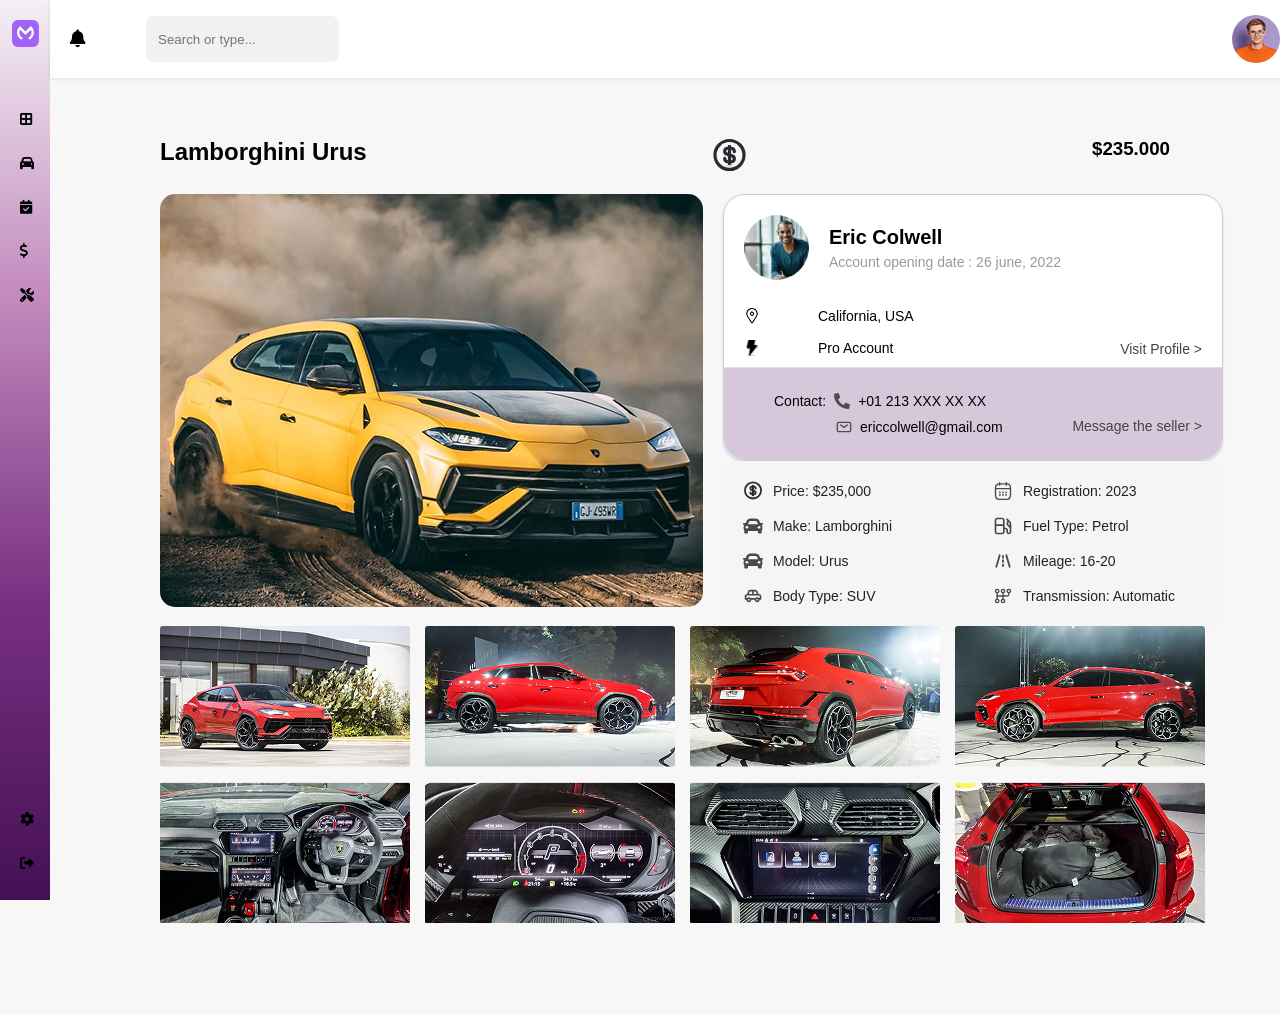
==== commit 2b9ec742: "fea(UI): :sparkles: se realizan las ultimas modificaciones del archivo se valida el correcto funcion" ====
--- a/SRC/assets.html
+++ b/SRC/assets.html
@@ -16,19 +16,31 @@
             <div onclick="location.href='main.html'" class="logo">
                 <img src="/img/siderbar/logo.svg" alt="Logo">
                 <span>caradver</span>
-                </div>
-                <div class="menu">
-                    <button onclick="location.href='main.html'"><i class="fas fa-border-all"></i> <span>Dashboard</span></button>
-                    <button onclick="location.href='assets.html'"><i class="fas fa-car"></i> <span>Assets</span></button>
-                    <button onclick="location.href='Booking.html'"><i class="fas fa-calendar-check"></i> <span>Booking</span></button>
-                    <button onclick="location.href='sell-cars.html'"><i class="fas fa-dollar-sign"></i> <span>Sell Cars</span></button>
-                    <button onclick="location.href='services.html'"><i class="fas fa-tools"></i> <span>Services</span></button>
-                </div>
-                
-                <div class="footer">
-                    <button onclick="location.href='settings.html'"><i class="fas fa-cog"></i> <span>Settings</span></button>
-                    <button onclick="location.href='sign in.html'"><i class="fas fa-sign-out-alt"></i> <span>Log out</span></button>
-                </div>
+            </div>
+
+            <div class="menu">
+                <button onclick="location.href='main.html'">
+                    <i class="fas fa-border-all"></i> <span>Dashboard</span>
+                </button>
+                <button onclick="location.href='assets.html'">
+                    <i class="fas fa-car"></i> <span>Assets</span>
+                </button>
+                <button onclick="location.href='Booking.html'">
+                    <i class="fas fa-calendar-check"></i> <span>Booking</span>
+                </button>
+                <button onclick="location.href='sell-cars.html'">
+                    <i class="fas fa-dollar-sign"></i> <span>Sell Cars</span>
+                </button>
+                <button onclick="location.href='service.html'">
+                    <i class="fas fa-tools"></i> <span>Services</span>
+                </button>
+            </div>
+
+            <div class="footer">
+                <button onclick="location.href='#'"><i class="fas fa-cog"></i> <span>Settings</span></button>
+                <button onclick="location.href='sign in.html'"><i class="fas fa-sign-out-alt"></i> <span>Log
+                        out</span></button>
+            </div>
         </aside>
 
         <div class="main-content">
@@ -46,7 +58,7 @@
             <section class="assets-content">
                 <div class="content">
                     <div class="options-top">
-                        <h1>Settings</h1>
+                        <h1>Lamborghini Urus</h1>
                         <img src="../img/assets/🦆 icon _dollar circle_.svg" alt="Money">
                         <h3>$235.000</h3>
                     </div>
--- a/CSS/assets.css
+++ b/CSS/assets.css
@@ -232,8 +232,8 @@
   display: flex;
   flex-direction: row;
   justify-content: space-between;
+  max-width: 1043px ;
   margin-bottom: 20px;
-  margin-right: -60px;
 }
 
 .content {
